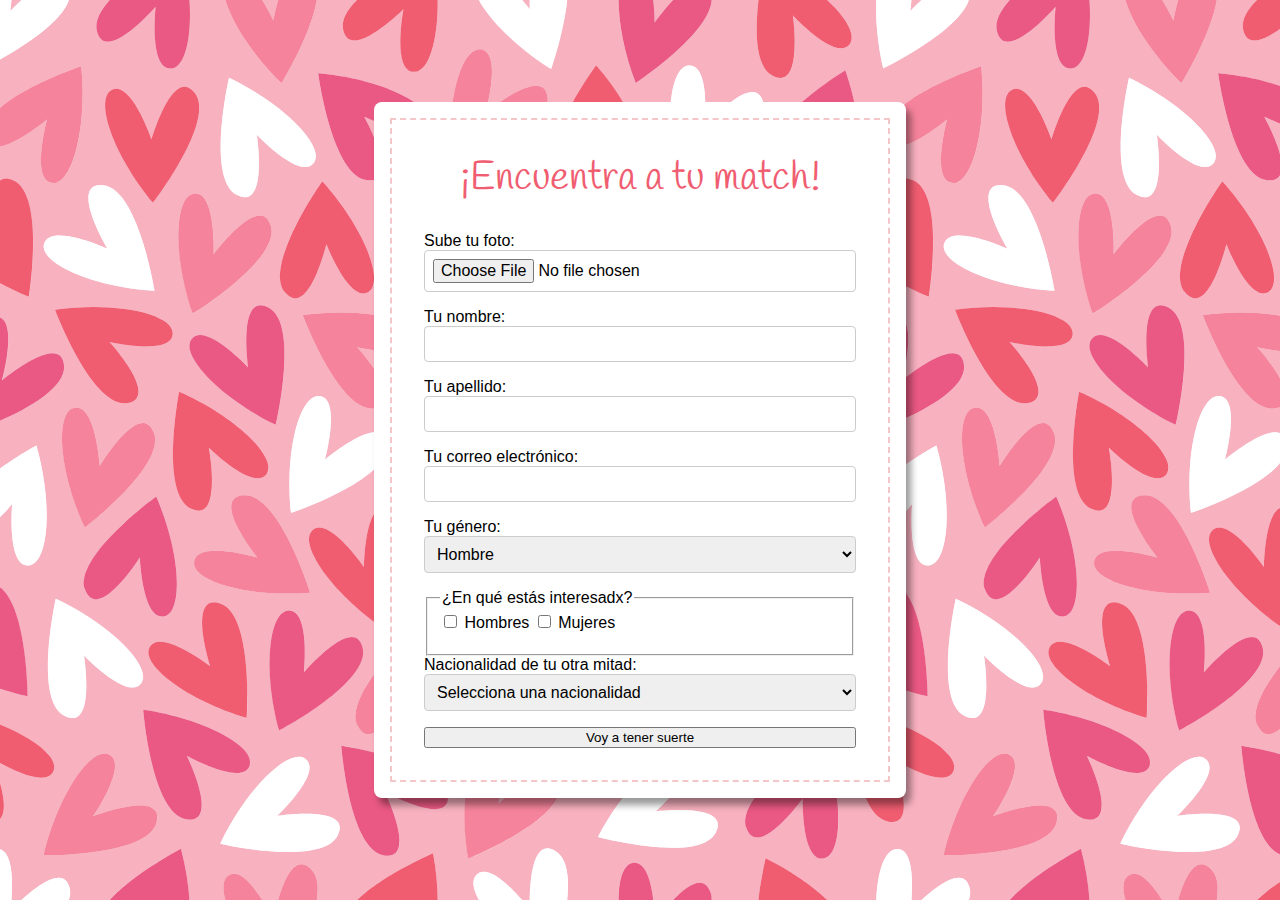
==== index.html @ d48766ed "Creé el proyecto" ====
<!DOCTYPE html>
<html lang="en">

<head>
    <meta charset="UTF-8">
    <meta name="viewport" content="width=device-width, initial-scale=1.0">
    <link rel="stylesheet" href="style.css">
    <title>MatchyMatchy - Encuentra tu match</title>
</head>

<body>
    <div class="container">
        <div class="dotted-container">
            <h1>¡Encuentra a tu match!</h1>
            <form action="">
                <label for="photo">Sube tu foto:</label>
                <input type="file" name="photo" id="photo" accept="image/*" required>

                <label for="first-name">Tu nombre:</label>
                <input type="text" name="first-name" id="first-name">

                <label for="last-name">Tu apellido:</label>
                <input type="text" name="last-name" id="last-name">

                <label for="email">Tu correo electrónico:</label>
                <input type="email" name="correo" id="correo">

                <label for="gender">Tu género:</label>
                <select name="gender" id="gender">
                    <option value="male">Hombre</option>
                    <option value="female">Mujer</option>
                    <option value="other">Otro</option>
                </select>

                <fieldset>
                    <legend>¿En qué estás interesadx?</legend>
                    <div class="checkbox-group">
                        <input type="checkbox" name="interest" value="men">
                        <label for="interest">Hombres</label>

                        <input type="checkbox" name="interest" value="women">
                        <label for="interest">Mujeres</label>
                    </div>
                </fieldset>

                <label for="nationality">Nacionalidad de tu otra mitad:</label>
                <select name="nationality" id="nationality">
                    <option value="" disabled selected>Selecciona una nacionalidad</option>
                </select>

                <button type="submit" class="button">Voy a tener suerte</button>
            </form>
        </div>
    </div>

</body>

</html>
---- style.css ----
@import url('https://fonts.googleapis.com/css2?family=Handlee&family=Montserrat:ital,wght@0,100..900;1,100..900&family=Playfair+Display:ital,wght@0,400..900;1,400..900&family=Roboto:ital,wght@0,100;0,300;0,400;0,500;0,700;0,900;1,100;1,300;1,400;1,500;1,700;1,900&display=swap');

body {
    font-family: Arial, Helvetica, sans-serif;
    margin: 0;
    padding: 0;
    background-color: #f4f4f9;
    display: flex;
    justify-content: center;
    align-items: center;
    height: 100vh;
    background-image: url(imgs/pattern.svg);
    background-repeat: repeat;
    background-size: contain;
}

.container {
    background-color: white;
    padding: 1rem;
    border-radius: 8px;
    box-shadow: 5px 7px 7px rgb(0, 0, 0, 0.4);
    max-width: 500px;
    width: 100%;
}

.dotted-container {
    border-style: dashed;
    border-width: 2px;
    border-color: #f4c6ca;
    padding: 2rem;
}

h1 {
    text-align: center;
    color: #f05d71;
    font-size: 2.5rem;
    font-family: 'Handlee', cursive;
    font-weight: 400;
    margin-top: 0;
}

form {
    display: flex;
    flex-direction: column;
}

input, select {
    margin-bottom: 1rem;
    padding: 8px;
    border-width: 1px;
    border-style: solid;
    border-color: #ccc;
    border-radius: 4px;
    font-size: 1rem;
}
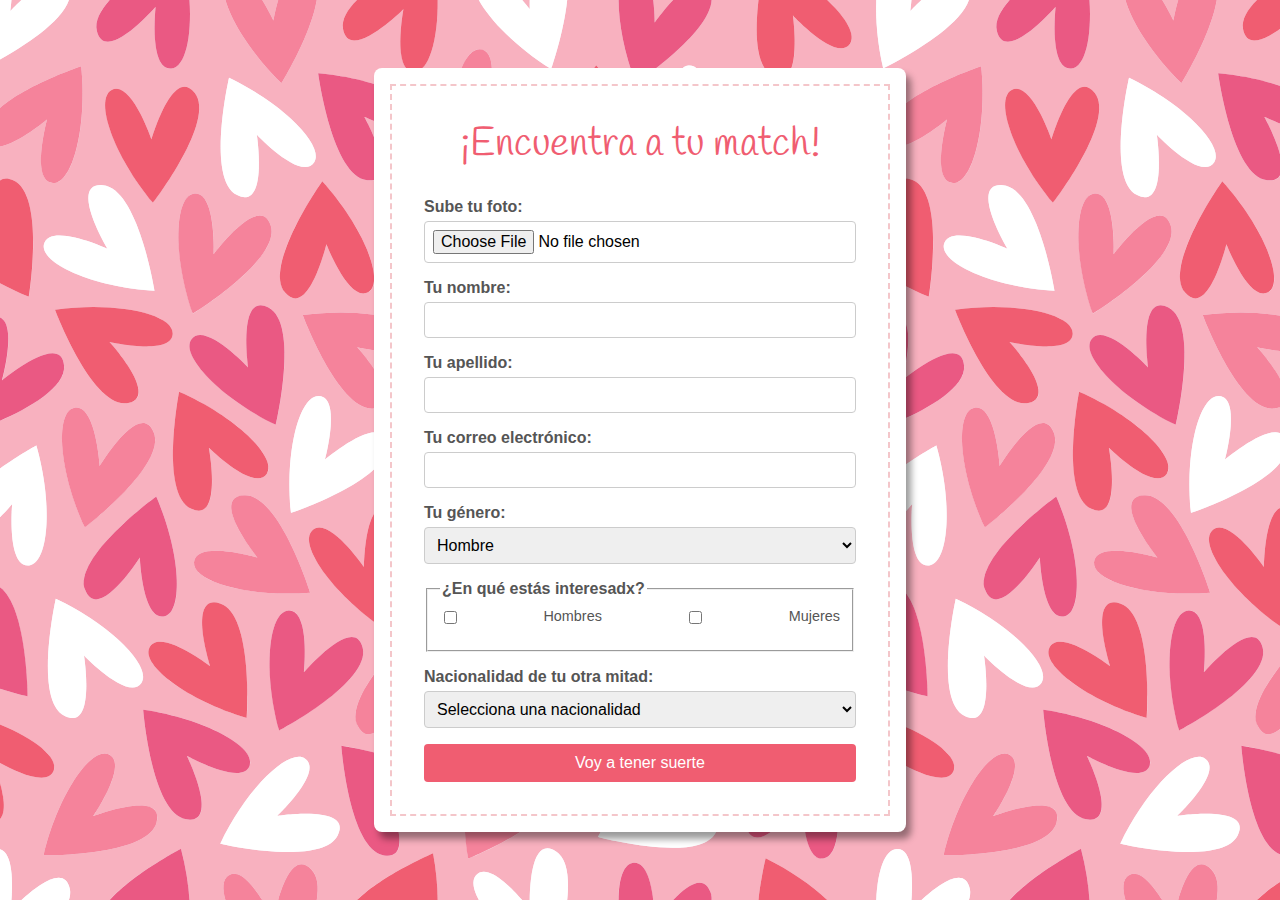
==== commit 0868b37d: "Terminé el DOM" ====
--- a/index.html
+++ b/index.html
@@ -4,6 +4,7 @@
 <head>
     <meta charset="UTF-8">
     <meta name="viewport" content="width=device-width, initial-scale=1.0">
+    <script src="scripts/formAction.js"></script>
     <link rel="stylesheet" href="style.css">
     <title>MatchyMatchy - Encuentra tu match</title>
 </head>
--- a/style.css
+++ b/style.css
@@ -52,4 +52,94 @@
     border-color: #ccc;
     border-radius: 4px;
     font-size: 1rem;
+}
+
+label, legend {
+    margin-bottom: 5px;
+    font-weight: bold;
+    color: #555;
+}
+
+.checkbox-group {
+    display: flex;
+    justify-content: space-between;
+}
+
+.checkbox-group label {
+    font-size: 0.9rem;
+    font-weight: normal;
+}
+
+fieldset {
+    margin-bottom: 1rem;
+}
+
+.button {
+    background-color: #f05d71;
+    color: white;
+    padding: 10px;
+    border: none;
+    border-radius: 4px;
+    cursor: pointer;
+    font-size: 1rem;
+    transition: background 0.3s;
+}
+
+.button:hover {
+    background-color: #f05d71;
+}
+
+.match {
+    padding: 3rem;
+    max-width: 800px;
+    text-align: left;
+    display: flex;
+    flex-direction: column;
+    position: relative;
+    align-items: center;
+}
+
+.match img {
+    width: 200px;
+    height: 200px;
+    border-radius: 50%;
+    object-fit: cover;
+    margin-bottom: 1rem;
+    transform: rotate(-5deg);
+}
+
+header .match-name {
+    display: flex;
+    justify-content: space-between;
+    gap: 2.5rem;
+}
+
+.match-name p {
+    font-size: 1.8rem;
+    font-weight: 650;
+    color: #EC789A;
+    margin: 0;
+}
+
+.match-info {
+    width: 100%;
+    display: flex;
+    justify-content: space-between;
+}
+
+.match-info p {
+    margin: 5px 0;
+    color: #555;
+    font-size: 0.95rem;
+}
+
+.match-info strong {
+    font-weight: bold;
+    color: #333;
+}
+
+.selected {
+    outline-style: solid;
+    outline-color: #F05D71;
+    outline-width: 2px;
 }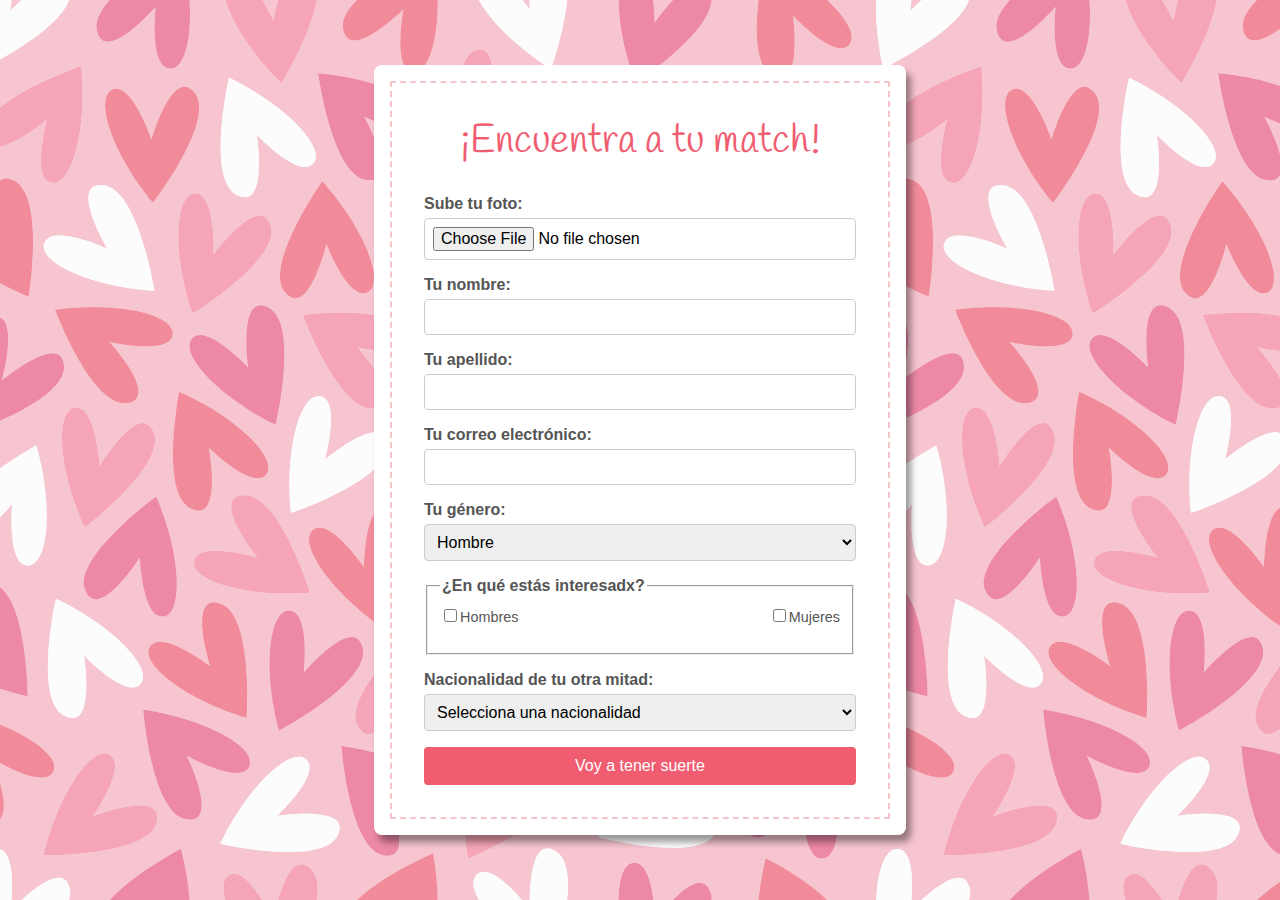
==== commit f82903e9: "Práctica terminada" ====
--- a/index.html
+++ b/index.html
@@ -10,6 +10,7 @@
 </head>
 
 <body>
+    <div class="backdrop"></div>
     <div class="container">
         <div class="dotted-container">
             <h1>¡Encuentra a tu match!</h1>
@@ -36,11 +37,9 @@
                 <fieldset>
                     <legend>¿En qué estás interesadx?</legend>
                     <div class="checkbox-group">
-                        <input type="checkbox" name="interest" value="men">
-                        <label for="interest">Hombres</label>
+                        <label for="interest"><input type="checkbox" name="interest" value="male">Hombres</label>
 
-                        <input type="checkbox" name="interest" value="women">
-                        <label for="interest">Mujeres</label>
+                        <label for="interest"><input type="checkbox" name="interest" value="female">Mujeres</label>
                     </div>
                 </fieldset>
 
--- a/style.css
+++ b/style.css
@@ -44,7 +44,8 @@
     flex-direction: column;
 }
 
-input, select {
+input,
+select {
     margin-bottom: 1rem;
     padding: 8px;
     border-width: 1px;
@@ -54,7 +55,8 @@
     font-size: 1rem;
 }
 
-label, legend {
+label,
+legend {
     margin-bottom: 5px;
     font-weight: bold;
     color: #555;
@@ -97,6 +99,7 @@
     flex-direction: column;
     position: relative;
     align-items: center;
+    transform: rotate(-5deg);
 }
 
 .match img {
@@ -105,7 +108,25 @@
     border-radius: 50%;
     object-fit: cover;
     margin-bottom: 1rem;
-    transform: rotate(-5deg);
+}
+
+.backdrop {
+    background-color: #f4f4f9;
+    width: 100%;
+    height: 100%;
+    position: absolute;
+    top: 0;
+    left: 0;
+    z-index: -1;
+    opacity: 0.3;
+}
+
+header {
+    display: flex;
+    flex-direction: column;
+    align-items: center;
+    gap: 1rem;
+    margin-bottom: 1.5rem;
 }
 
 header .match-name {
